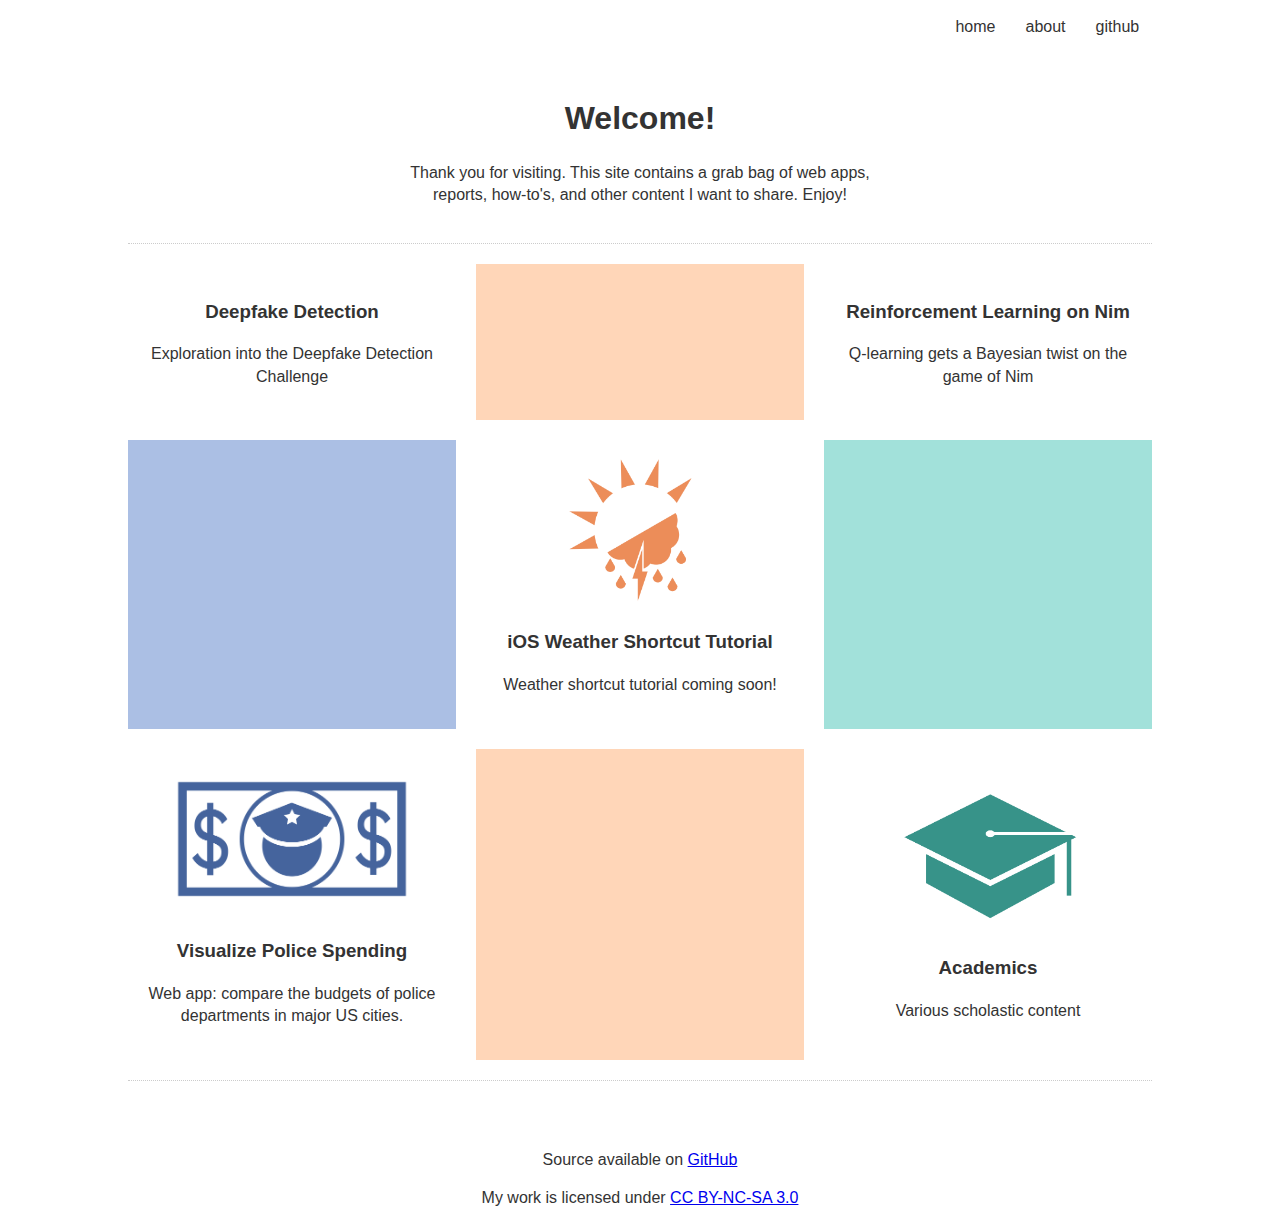
==== index.html @ db77b49e "link to GitHub instead of standalone contact page" ====
<!DOCTYPE html>
<html lang="en">
  <head>
    <meta charset="utf-8">
    <meta name="viewport" content="width=device-width, initial-scale=1.0">
    <meta http-equiv="X-UA-Compatible" content="ie=edge">
    <meta name="google-site-verification" content="HKqGydnGteo1JbJHXrbhEoTtJlDZByrjL3qRQjWEyMo" />
    <link rel="stylesheet" href="style.css">
    <title>Marten Thompson</title>
  </head>
<body>
  <div class="wrapper">

    <!-- Top Navigation -->
    <nav class="main-nav">
      <ul>
        <li><a href="https://martenthompson.com">Home</a></li>
        <li><a href="./pages/about/index.html">About</a></li>
        <!-- <li><a href="./pages/contact/index.html">Contact</a></li> -->
        <li><a href="https://github.com/MartenThompson" target="_blank">GitHub</a></li>
      </ul>
    </nav>

    <section class="welcome">
      <h1> Welcome! </h1>
      <p> Thank you for visiting. This site contains a grab bag of web apps, reports, how-to's, and other content I want to share. Enjoy!</p>
    </section>

    <div class="divider">
    </div>

    <!-- Boxes -->
    <section class="boxes">

      <a href="./pages/df/df.pdf">
        <div class="box">
          <h3>Deepfake Detection</h3>
          <p>Exploration into the Deepfake Detection Challenge</p>
        </div>
      </a>

      <!-- Peach Emoji Orange Box-->
      <div class="box" style="background:#ffd6b8">
      </div>

      <a href="./pages/nim/rl_nim.pdf" target="_blank">
        <div class="box">
          <h3>Reinforcement Learning on Nim</h3>
          <p>Q-learning gets a Bayesian twist on the game of Nim</p>
        </div>
      </a>

      <!-- Abolish The Police Blue Box-->
      <div class="box" style="background:#abbfe4">
      </div>

      <a href="./pages/weather/index.html">
        <div class="box">
          <img src="img/weather_icon_lite.png" alt="iOS Weather Shortcut Tutorial">
          <h3>iOS Weather Shortcut Tutorial</h3>
          <p>Weather shortcut tutorial coming soon!</p>
        </div>
      </a>

      <!-- Sage Box -->
      <div class="box" style="background:#a2e1da">
      </div>

      <a href="./pages/pd/index.html">
        <div class="box">
          <img src="img/pd.png" alt="Visualize police spending app">
          <h3>Visualize Police Spending</h3>
          <p>Web app: compare the budgets of police departments in major US cities.</p>
        </div>
      </a>

      <!-- Peach Emoji Orange Box-->
      <div class="box" style="background:#ffd6b8">
      </div>

      <a href="./pages/academics/index.html">
        <div class="box">
          <img src="img/gradecalc.png" alt="Academics">
          <h3>Academics</h3>
          <p>Various scholastic content</p>
        </div>
      </a>

    </section>

    <div class="divider">
    </div>

    <!-- Footer -->
    <footer>
      <p>Source available on <a href="https://github.com/MartenThompson/MartenThompson.github.io.git", target="_blank">GitHub</a></p>
      <p>My work is licensed under <a href="https://creativecommons.org/licenses/by-nc-sa/3.0/", target="_blank">CC BY-NC-SA 3.0</a></p>
    </footer>
  </div>
  <!-- Wrapper ends -->
</body>
</html>
---- style.css ----
/* CSS Variables */
:root {
  /* these can be used anywhere in style.css*/
  --primary: #ffffff; /*#ddd;*/
  --dark: #333;
  --mid: #818181;
  --light: #fff; /*text*/
  /* --shadow: 0 1px 5px rgba(104,104,104,0.8); */
  --shadow: 0 0px 0px rgba(104,104,104,0.8);
}

html {
  box-sizing: border-box; /* padding does not affect width of element*/
  font-family: Arial, Helvetica, sans-serif;
  color: var(--dark);
}

body {
  max-width: 1024px;
  background: #ffffff; /* #ccc*/
  margin: 0 auto;
  padding: 0 30px;
  line-height: 1.4;
}

.wrapper{
  display: grid;
  grid-gap: 20px;
}

/* Navigation */
.main-nav {
  /* float objects do not influence their container's height.
  the floating list in here should, and this ensures it. */
  overflow: hidden;
}
.main-nav ul {
  float: right;
  padding: 0;
  list-style: none; /*no bullets*/
  text-align: right;
}

.main-nav ul li {
  display: inline-block;
  margin-right: 0;
}

.main-nav a {
  background: var(--primary);
  display: block;
  text-decoration: none;
  padding: 0 0.8rem;
  text-align: center;
  color: var(--dark);
  text-transform: lowercase;
  /* box-shadow: var(--shadow); */
}

/* Welcome */
.welcome {
  text-align: center;
  max-width: 500px;
  margin: 0 auto;
}

.divider {
  border-bottom: 1px dotted #ccc;
}

/* Boxes */

.boxes a:link, a:visited {
  color: var(--dark);
  text-align: center;
  text-decoration: none;
}

.boxes {
  display: grid;
  grid-gap: 20px;
  grid-template-columns: 1fr 1fr 1fr;
}

.box {
  background-color: var(--primary);
  text-align: center;
  padding: 1rem;
  box-shadow: var(--shadow);
}

.box img {
  width: 100%;
  height: auto;
}

.quote_block {
  text-align: center;
  font-size:140%;
  /*font-weight: 100;*/
  color: var(--mid);
  letter-spacing: 1px;
}

.center_img {
  display: block;
  margin-left: auto;
  margin-right: auto;
  max-width:550px;
}

figcaption {
  text-align: center;
}

/* Footer */

footer {
  margin-top: 2rem;
  background: var(--light);
  color: var(--dark);
  text-align: center;
}

/* Screen Size Behavior */
@media(max-width: 600px) {

  /* .main-nav ul {
    grid-template-columns: 1fr;
  } */

  body {
    padding: 0 5px;
  }

  .boxes {
    grid-template-columns: 1fr;
  }
}



/* This is just nice background picture alignment */
/* .welcome {
  background: url(img/showcase.jpg);
  background-size: cover;
  background-position: center;
} */
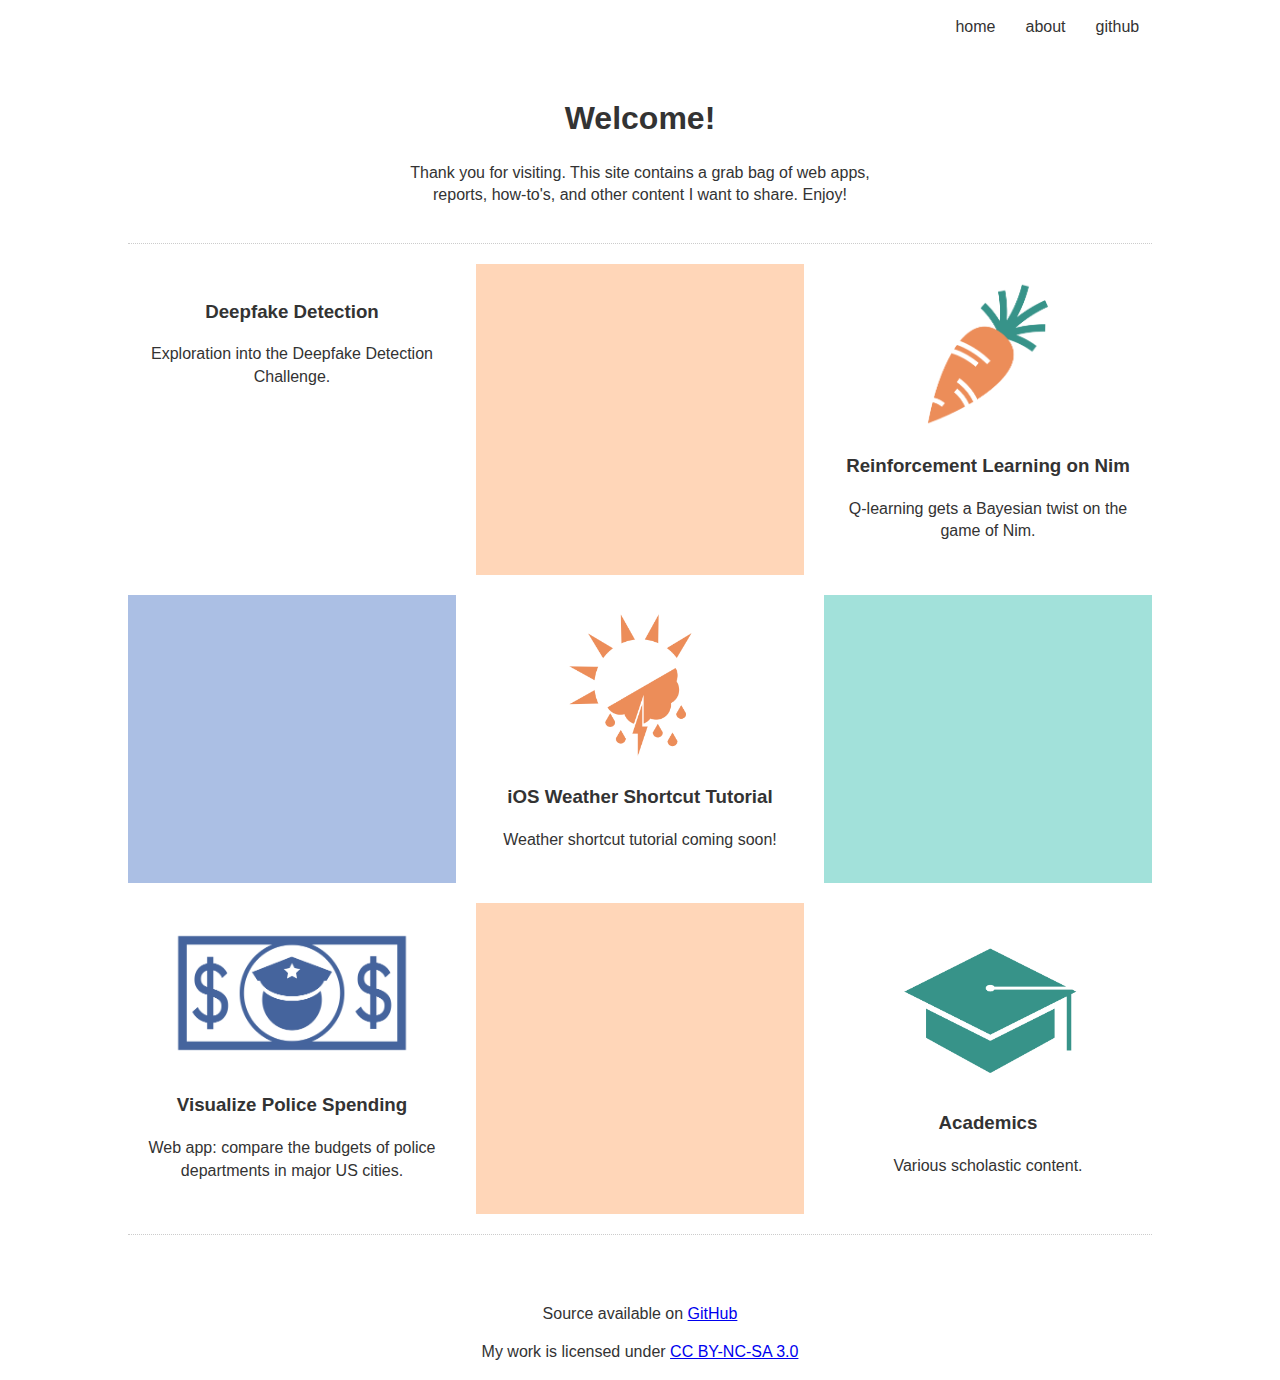
==== commit dfd1006a: "created rl carrot icon" ====
--- a/index.html
+++ b/index.html
@@ -35,7 +35,7 @@
       <a href="./pages/df/df.pdf">
         <div class="box">
           <h3>Deepfake Detection</h3>
-          <p>Exploration into the Deepfake Detection Challenge</p>
+          <p>Exploration into the Deepfake Detection Challenge.</p>
         </div>
       </a>
 
@@ -45,8 +45,9 @@
 
       <a href="./pages/nim/rl_nim.pdf" target="_blank">
         <div class="box">
+          <img src="img/rl_icon.png" alt="Reinforcement learning report">
           <h3>Reinforcement Learning on Nim</h3>
-          <p>Q-learning gets a Bayesian twist on the game of Nim</p>
+          <p>Q-learning gets a Bayesian twist on the game of Nim.</p>
         </div>
       </a>
 
@@ -82,7 +83,7 @@
         <div class="box">
           <img src="img/gradecalc.png" alt="Academics">
           <h3>Academics</h3>
-          <p>Various scholastic content</p>
+          <p>Various scholastic content.</p>
         </div>
       </a>
 
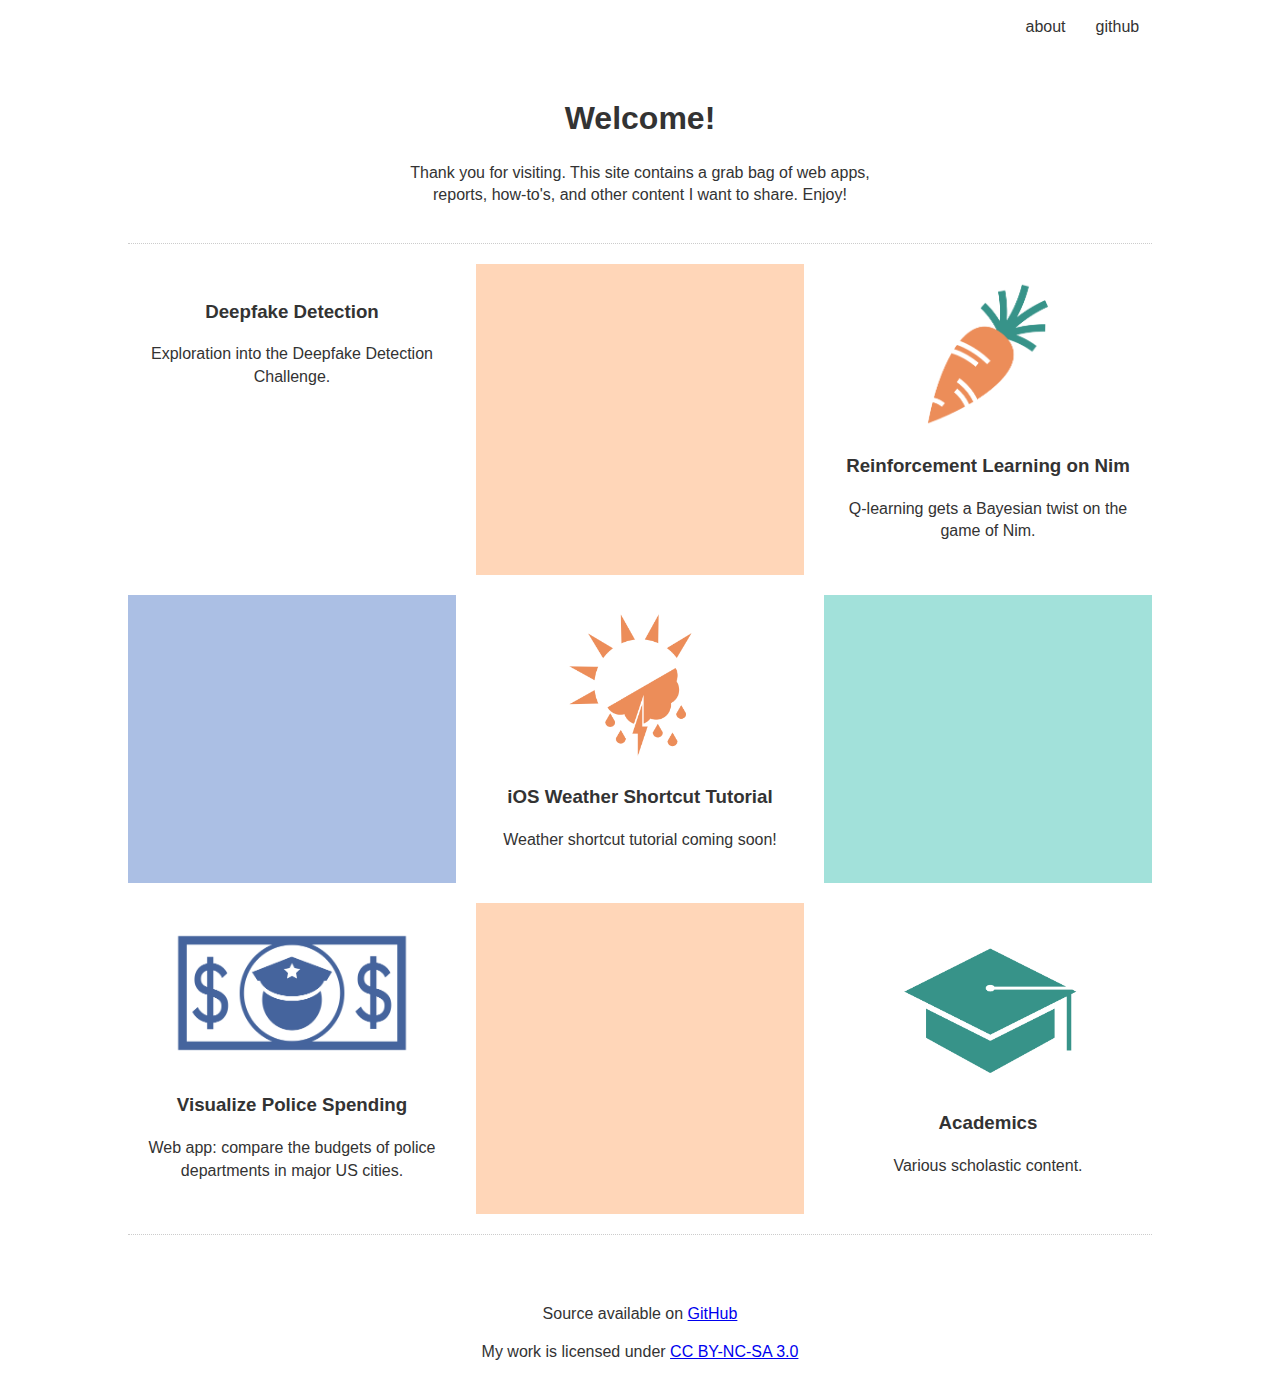
==== commit d7663a8b: "updated cv and home link" ====
--- a/index.html
+++ b/index.html
@@ -14,7 +14,7 @@
     <!-- Top Navigation -->
     <nav class="main-nav">
       <ul>
-        <li><a href="https://martenthompson.com">Home</a></li>
+        <!--<li><a href="https://martenthompson.com">Home</a></li> --> <!-- it being the first page and all-->
         <li><a href="./pages/about/index.html">About</a></li>
         <!-- <li><a href="./pages/contact/index.html">Contact</a></li> -->
         <li><a href="https://github.com/MartenThompson" target="_blank">GitHub</a></li>
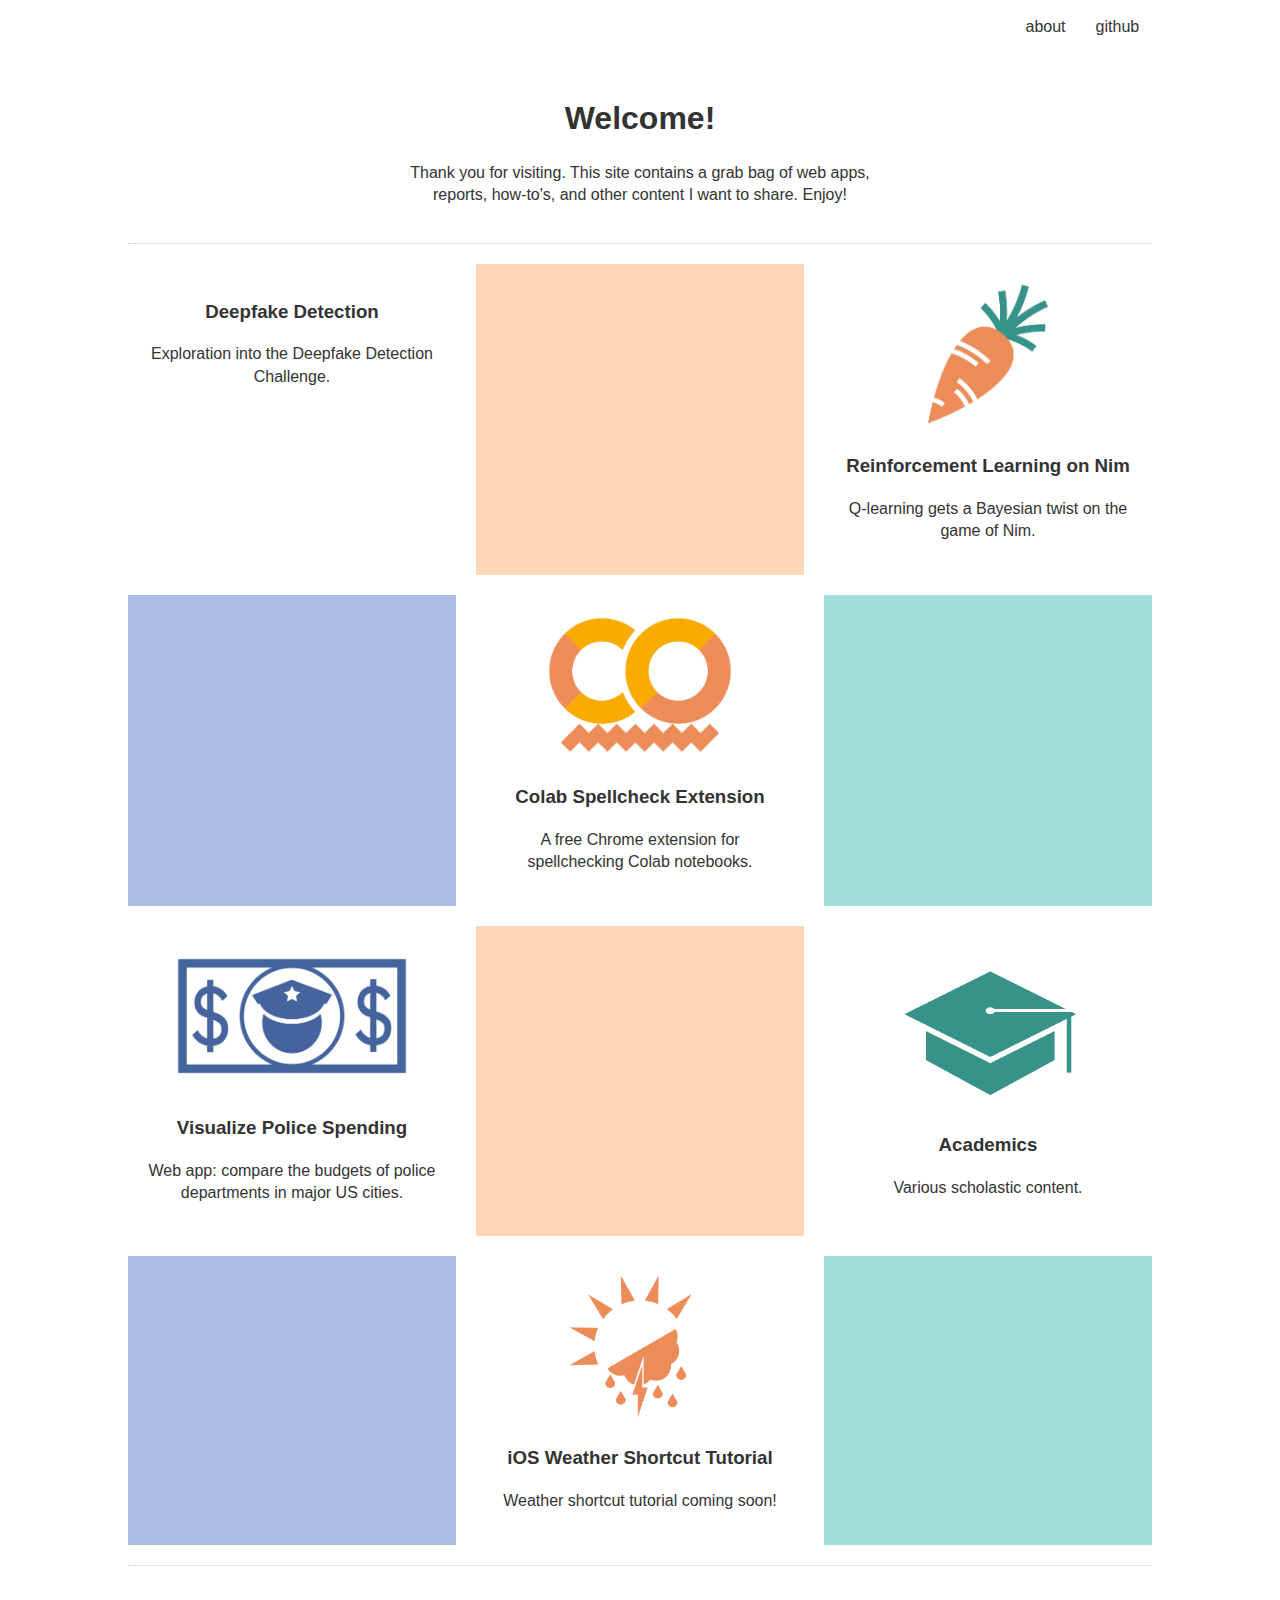
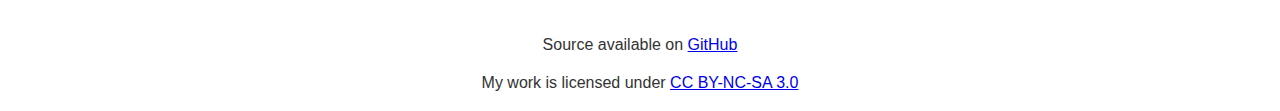
==== commit cb6f4e43: "colab spellchecker tile added" ====
--- a/index.html
+++ b/index.html
@@ -29,20 +29,22 @@
     <div class="divider">
     </div>
 
-    <!-- Boxes -->
+    <!-- BOXES -->
     <section class="boxes">
 
-      <a href="./pages/df/df.pdf">
+      <!-- Deepfake Detection -->
+      <a href="./pages/df/df.pdf" target="_blank">
         <div class="box">
           <h3>Deepfake Detection</h3>
           <p>Exploration into the Deepfake Detection Challenge.</p>
         </div>
       </a>
 
-      <!-- Peach Emoji Orange Box-->
+      <!-- Peach Emoji Orange Box -->
       <div class="box" style="background:#ffd6b8">
       </div>
 
+      <!-- RL on Nim -->
       <a href="./pages/nim/rl_nim.pdf" target="_blank">
         <div class="box">
           <img src="img/rl_icon.png" alt="Reinforcement learning report">
@@ -51,10 +53,50 @@
         </div>
       </a>
 
-      <!-- Abolish The Police Blue Box-->
+      <!-- Abolish The Police Blue Box -->
       <div class="box" style="background:#abbfe4">
       </div>
 
+      <!-- Colab Spellcheck -->
+      <a href="https://github.com/MartenThompson/colab_spellcheck">
+        <div class="box">
+          <img src="img/colab_spellcheck.png" alt="Free Colab Spellcheck Extension">
+          <h3>Colab Spellcheck Extension</h3>
+          <p>A free Chrome extension for spellchecking Colab notebooks.</p>
+        </div>
+      </a>
+
+      <!-- Sage Box -->
+      <div class="box" style="background:#a2e1da">
+      </div>
+
+      <!-- Police Spending -->
+      <a href="./pages/pd/index.html">
+        <div class="box">
+          <img src="img/pd.png" alt="Visualize police spending app">
+          <h3>Visualize Police Spending</h3>
+          <p>Web app: compare the budgets of police departments in major US cities.</p>
+        </div>
+      </a>
+
+      <!-- Peach Emoji Orange Box -->
+      <div class="box" style="background:#ffd6b8">
+      </div>
+
+      <!-- Academics -->
+      <a href="./pages/academics/index.html">
+        <div class="box">
+          <img src="img/gradecalc.png" alt="Academics">
+          <h3>Academics</h3>
+          <p>Various scholastic content.</p>
+        </div>
+      </a>
+
+      <!-- Abolish The Police Blue Box -->
+      <div class="box" style="background:#abbfe4">
+      </div>
+
+      <!-- Weather Shortcut -->
       <a href="./pages/weather/index.html">
         <div class="box">
           <img src="img/weather_icon_lite.png" alt="iOS Weather Shortcut Tutorial">
@@ -66,26 +108,6 @@
       <!-- Sage Box -->
       <div class="box" style="background:#a2e1da">
       </div>
-
-      <a href="./pages/pd/index.html">
-        <div class="box">
-          <img src="img/pd.png" alt="Visualize police spending app">
-          <h3>Visualize Police Spending</h3>
-          <p>Web app: compare the budgets of police departments in major US cities.</p>
-        </div>
-      </a>
-
-      <!-- Peach Emoji Orange Box-->
-      <div class="box" style="background:#ffd6b8">
-      </div>
-
-      <a href="./pages/academics/index.html">
-        <div class="box">
-          <img src="img/gradecalc.png" alt="Academics">
-          <h3>Academics</h3>
-          <p>Various scholastic content.</p>
-        </div>
-      </a>
 
     </section>
 
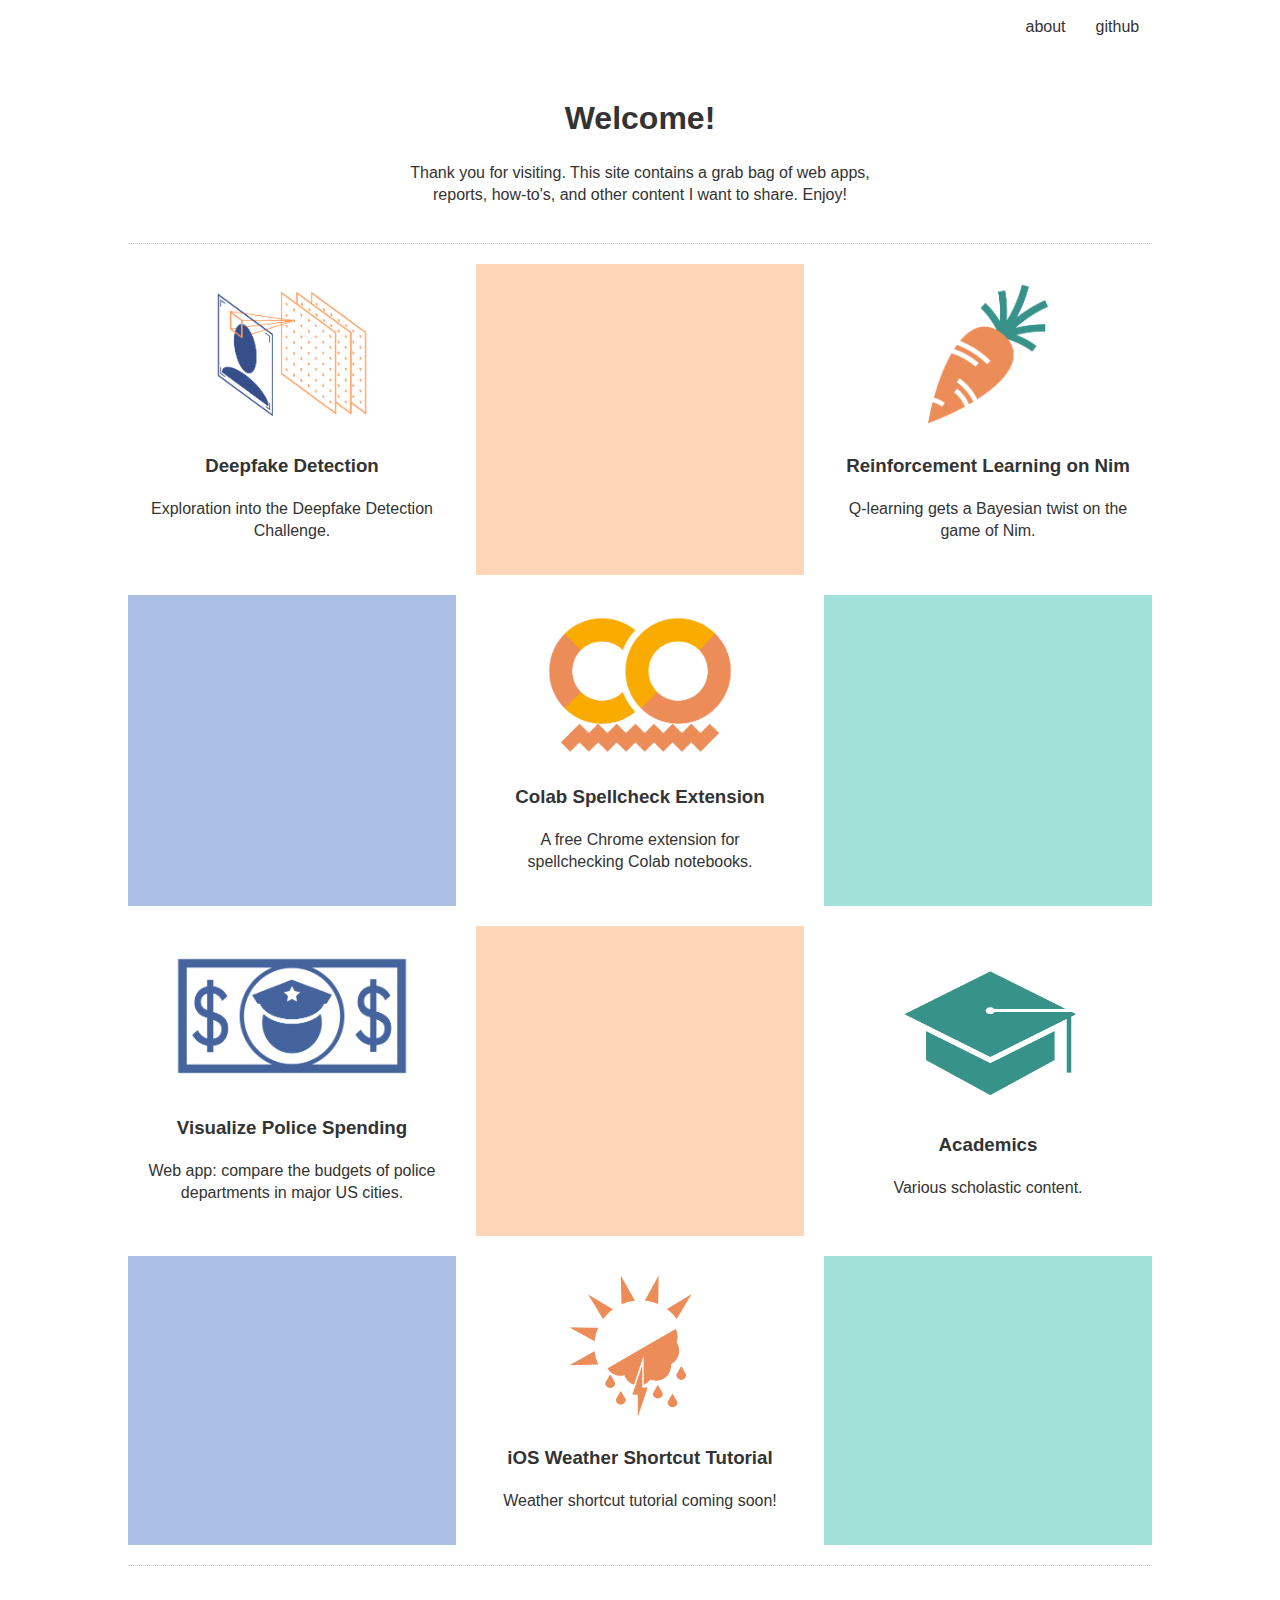
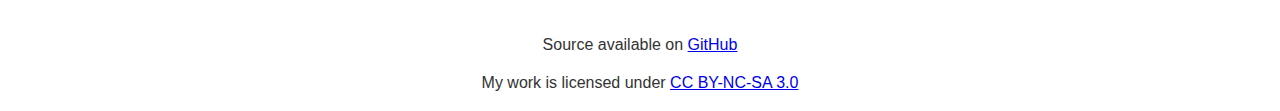
==== commit 0d6b671e: "first take on deep learning deepfake icon" ====
--- a/index.html
+++ b/index.html
@@ -31,10 +31,19 @@
 
     <!-- BOXES -->
     <section class="boxes">
+      <!-- True Blue 364F8B
+            Lighter
+          True Green 87deaaff
+           Lighter
+          True Orange ff9955ff
+           Lighter
+     -->
+
 
       <!-- Deepfake Detection -->
       <a href="./pages/df/df.pdf" target="_blank">
         <div class="box">
+          <img src="img/dldf.png" alt="Deepfake detetction deep learning report">
           <h3>Deepfake Detection</h3>
           <p>Exploration into the Deepfake Detection Challenge.</p>
         </div>
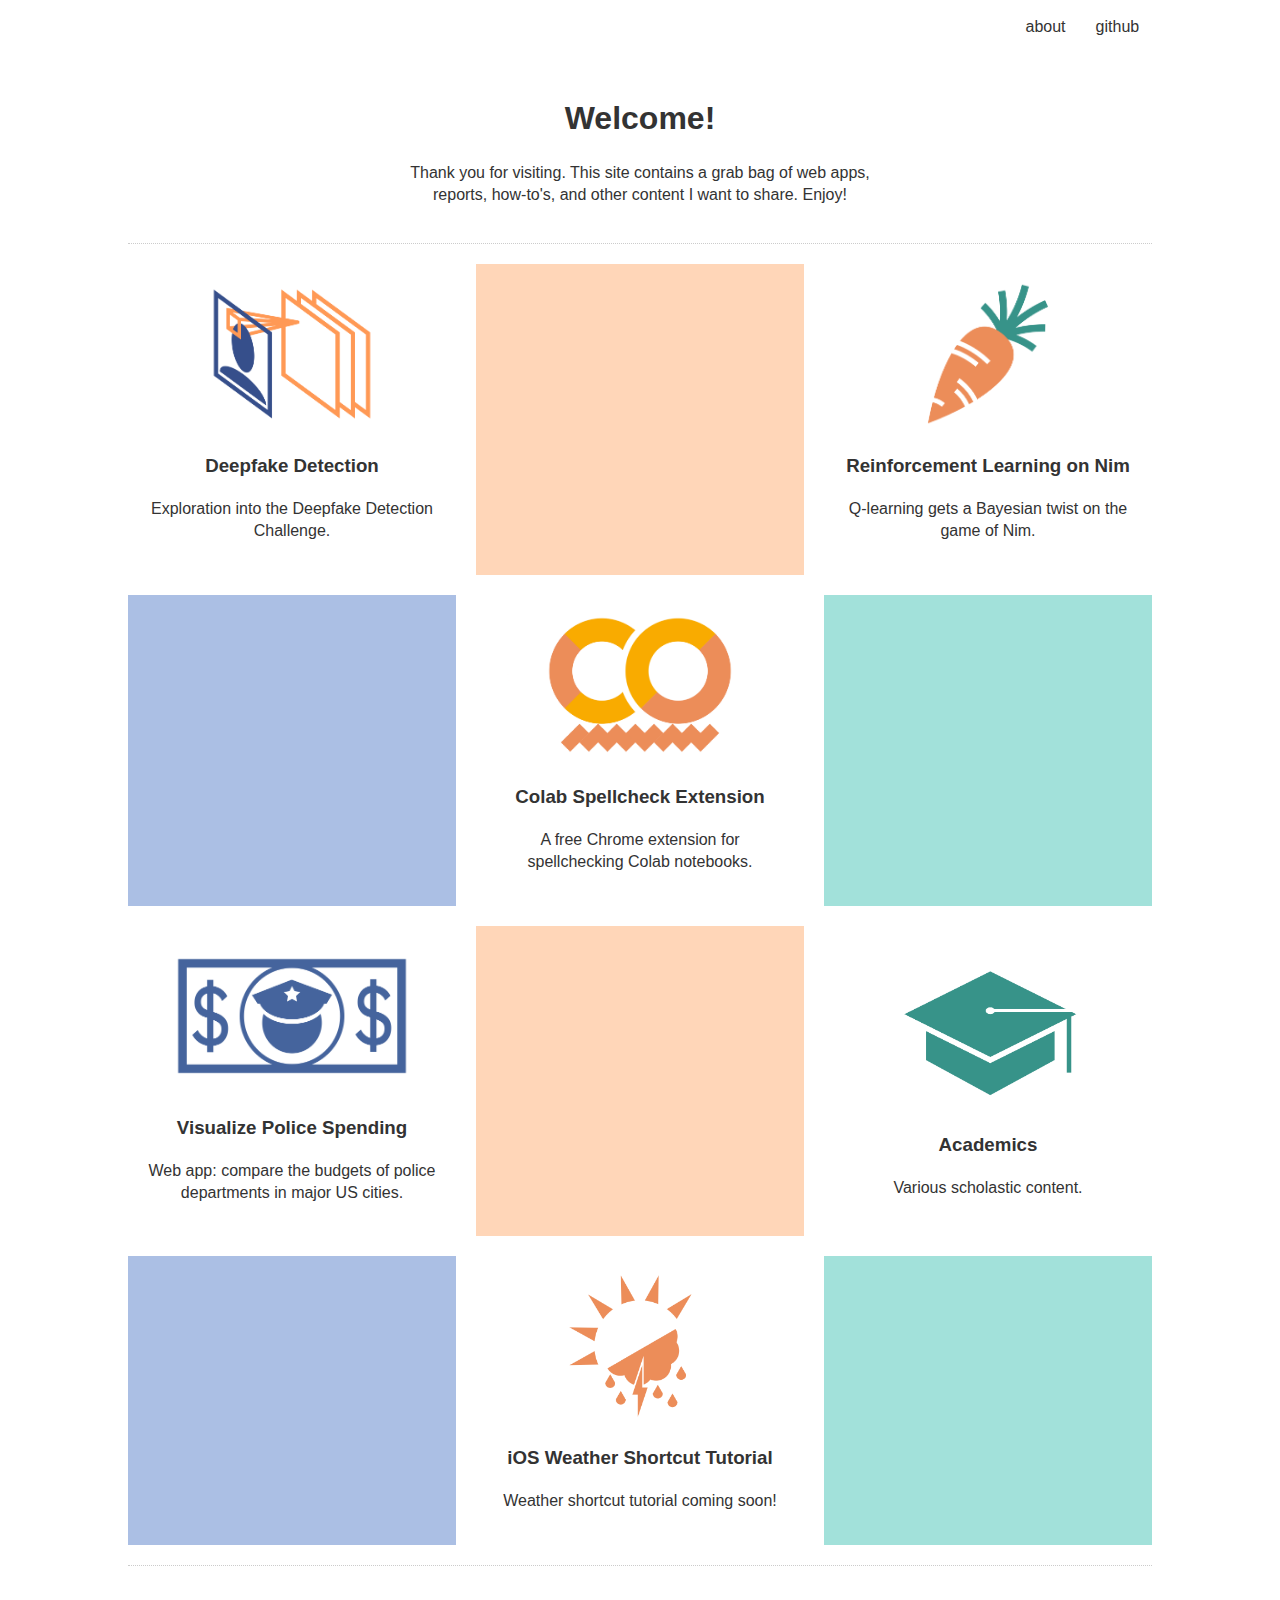
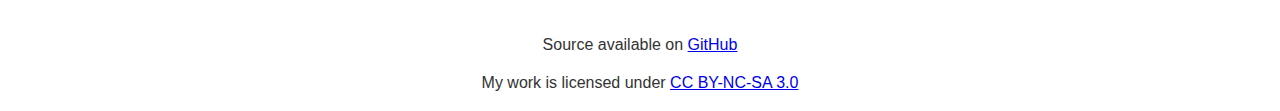
==== commit affcc8d1: "thicker dldf icon" ====
--- a/index.html
+++ b/index.html
@@ -43,7 +43,7 @@
       <!-- Deepfake Detection -->
       <a href="./pages/df/df.pdf" target="_blank">
         <div class="box">
-          <img src="img/dldf.png" alt="Deepfake detetction deep learning report">
+          <img src="img/dldf_thick.png" alt="Deepfake detetction deep learning report">
           <h3>Deepfake Detection</h3>
           <p>Exploration into the Deepfake Detection Challenge.</p>
         </div>
